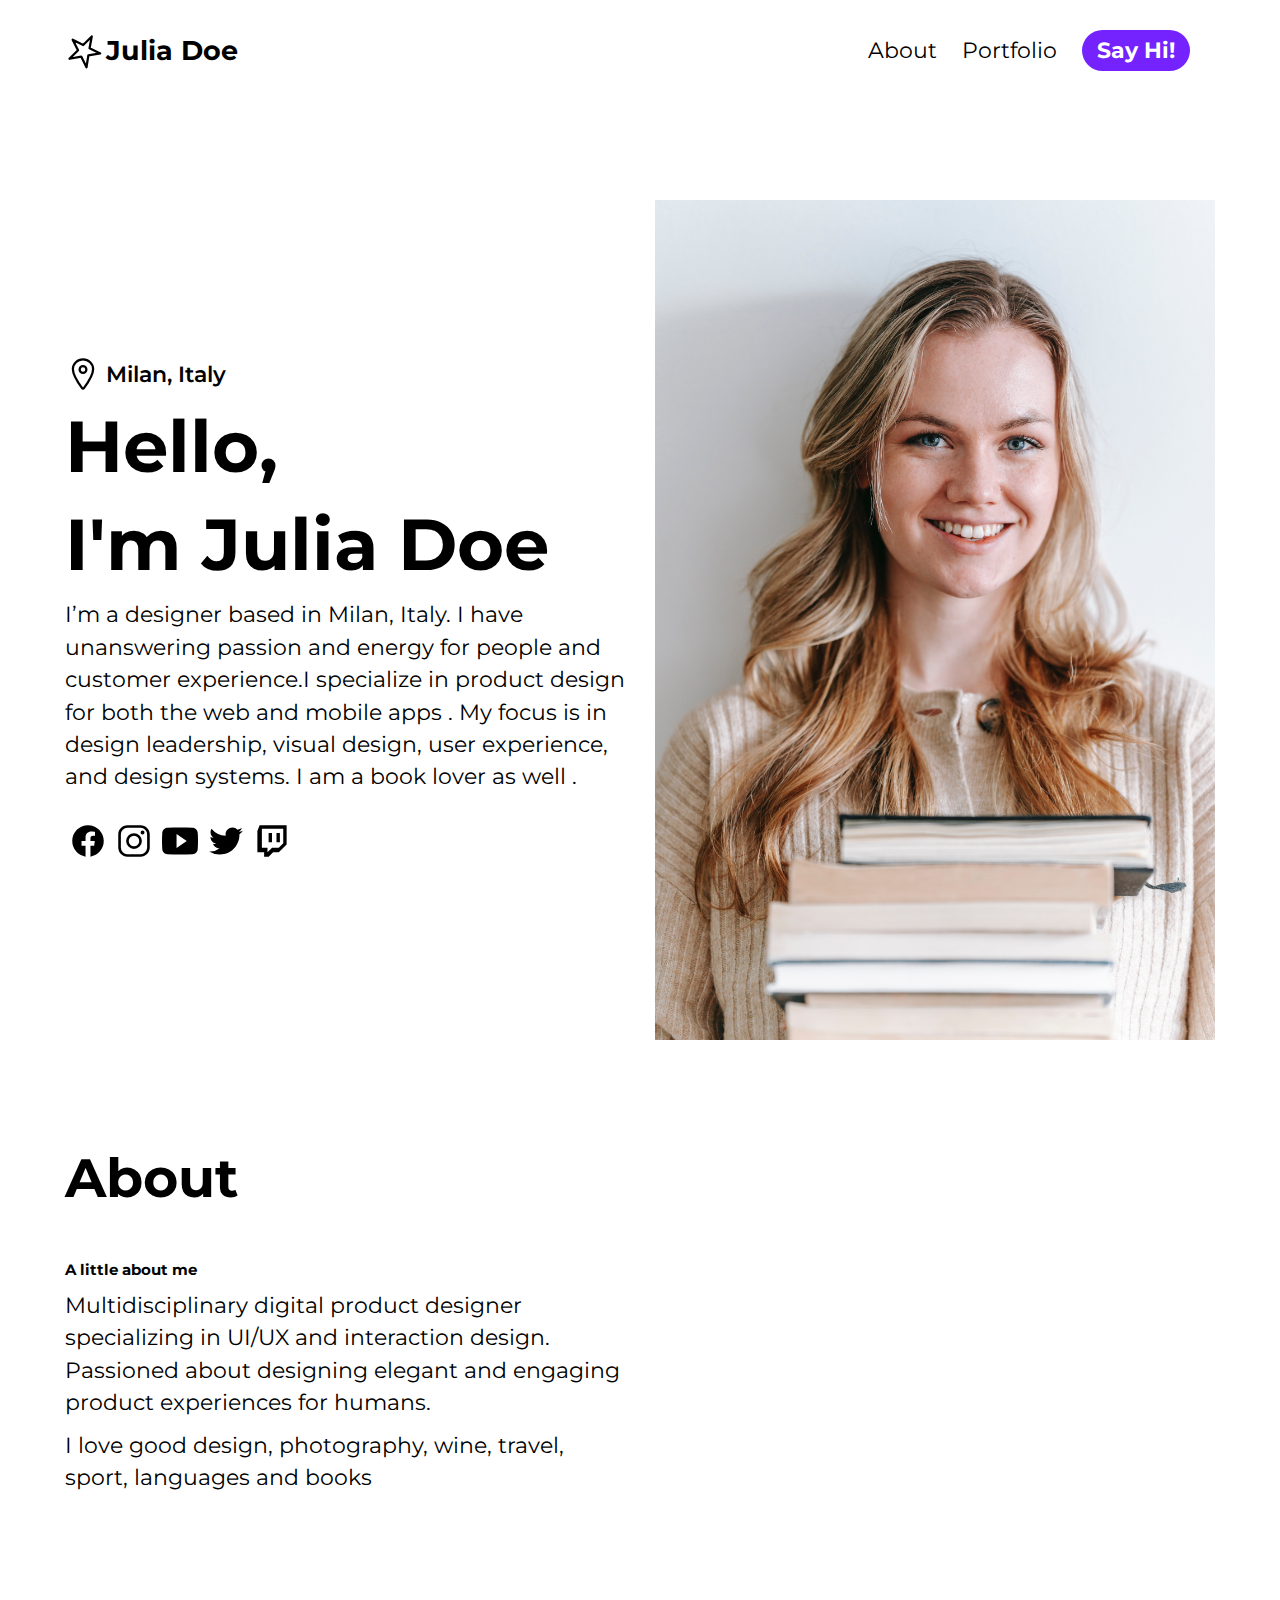
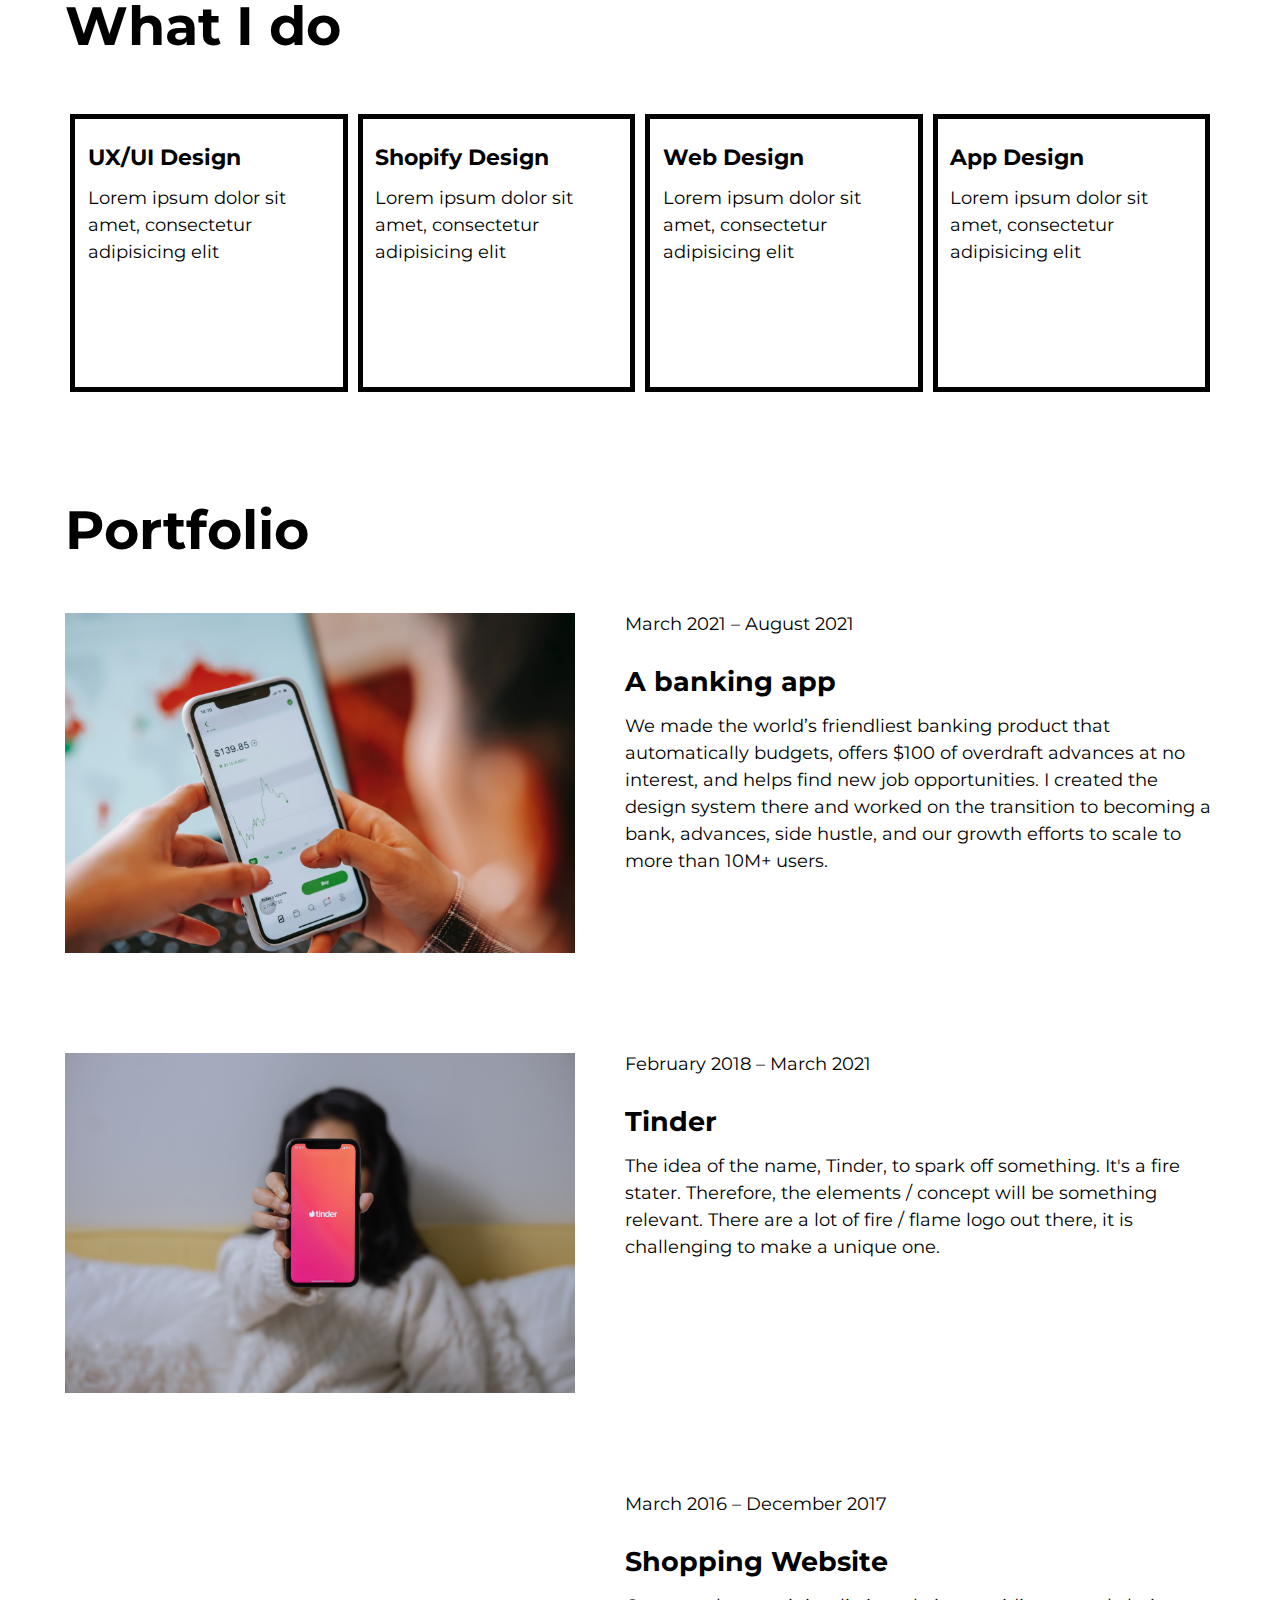
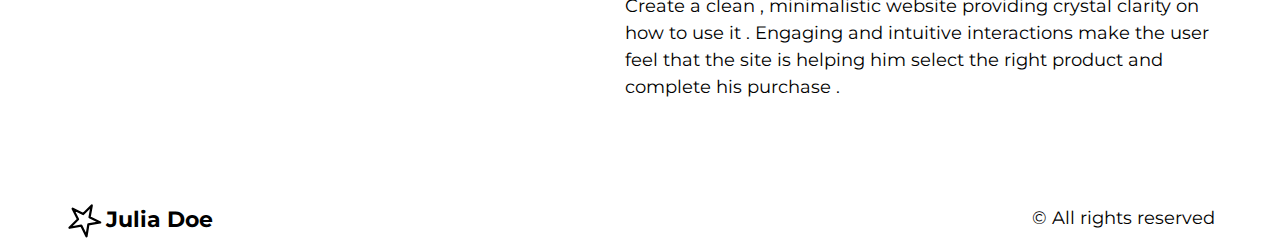
==== index.html @ 53a48dd9 "initial commit" ====
<!DOCTYPE html>
<html lang="en">

<head>
  <meta charset="UTF-8" />
  <meta name="viewport" content="width=device-width, initial-scale=1.0" />
  <meta http-equiv="X-UA-Compatible" content="IE=edge" />
  <meta name="keywords" content="Your page keywords. Use comma to seperate your keywords">
  <meta name="description" content="Your page description">

  <title>Bosluk - ThemeForest Html Template</title>

  <!-- Normalize Css -->
  <link rel="stylesheet" href="https://cdnjs.cloudflare.com/ajax/libs/normalize/8.0.1/normalize.min.css"
    integrity="sha512-NhSC1YmyruXifcj/KFRWoC561YpHpc5Jtzgvbuzx5VozKpWvQ+4nXhPdFgmx8xqexRcpAglTj9sIBWINXa8x5w=="
    crossorigin="anonymous" referrerpolicy="no-referrer" />

  <!-- Css -->
  <link rel="stylesheet" href="css/style.css" />

  <!-- Animate Css -->
  <link rel="stylesheet" href="https://cdnjs.cloudflare.com/ajax/libs/animate.css/4.1.1/animate.min.css" />

  <!-- Font -->
  <link rel="preconnect" href="https://fonts.googleapis.com">
  <link rel="preconnect" href="https://fonts.gstatic.com" crossorigin>
  <link href="https://fonts.googleapis.com/css2?family=Montserrat:wght@100;400;600;900&display=swap" rel="stylesheet">

</head>

<body>
  <div class="header">
    <div class="logo-wrapper">
      <svg xmlns="http://www.w3.org/2000/svg" class="ionicon" viewBox="0 0 512 512">
        <title>Star</title>
        <path d="M480 208H308L256 48l-52 160H32l140 96-54 160 138-100 138 100-54-160z" fill="none" stroke="currentColor"
          stroke-linejoin="round" stroke-width="32" />
      </svg>
      <div class="name">Julia Doe</div>
    </div>

    <div class="nav-menu">
      <a href="#about">About</a>
      <a href="#portfolio">Portfolio</a>
      <a href="mailto:someone@example.com" id="contact">Say Hi!</a>
    </div>
    <div class="menu-icon">
      <svg xmlns="http://www.w3.org/2000/svg" class="ionicon" viewBox="0 0 512 512">
        <title>Menu</title>
        <path fill="none" stroke="currentColor" stroke-linecap="round" stroke-miterlimit="10" stroke-width="48"
          d="M88 152h336M88 256h336M88 360h336" />
      </svg>
    </div>
  </div>

  <div class="section">
    <div class="section-text-wrapper animate__animated  animate__fadeIn">
      <div class="place-wrapper">
        <svg xmlns="http://www.w3.org/2000/svg" class="ionicon" viewBox="0 0 512 512">
          <title>Location</title>
          <path
            d="M256 48c-79.5 0-144 61.39-144 137 0 87 96 224.87 131.25 272.49a15.77 15.77 0 0025.5 0C304 409.89 400 272.07 400 185c0-75.61-64.5-137-144-137z"
            fill="none" stroke="currentColor" stroke-linecap="round" stroke-linejoin="round" stroke-width="32" />
          <circle cx="256" cy="192" r="48" fill="none" stroke="currentColor" stroke-linecap="round"
            stroke-linejoin="round" stroke-width="32" />
        </svg>
        <div class="place">Milan, Italy</div>
      </div>

      <h1 class="section-text-header">Hello,</h1>
      <h1 class="section-text-header">I'm Julia Doe</h1>
      <p class="section-content">
        I’m a designer based in Milan, Italy. I have unanswering passion and energy for people and customer
        experience.I specialize in product design for both the web and mobile apps . My focus is in design leadership,
        visual design, user experience, and design systems. I am a book lover as well .
      </p>
      <div class="social-links">
        <a href="https://facebook.com">
          <svg xmlns="http://www.w3.org/2000/svg" class="ionicon" viewBox="0 0 512 512">
            <title>Facebook</title>
            <path
              d="M480 257.35c0-123.7-100.3-224-224-224s-224 100.3-224 224c0 111.8 81.9 204.47 189 221.29V322.12h-56.89v-64.77H221V208c0-56.13 33.45-87.16 84.61-87.16 24.51 0 50.15 4.38 50.15 4.38v55.13H327.5c-27.81 0-36.51 17.26-36.51 35v42h62.12l-9.92 64.77H291v156.54c107.1-16.81 189-109.48 189-221.31z"
              fill-rule="evenodd" />
          </svg>
        </a>
        <a href="https://instagram.com">
          <svg xmlns="http://www.w3.org/2000/svg" class="ionicon" viewBox="0 0 512 512">
            <title>Instagram</title>
            <path
              d="M349.33 69.33a93.62 93.62 0 0193.34 93.34v186.66a93.62 93.62 0 01-93.34 93.34H162.67a93.62 93.62 0 01-93.34-93.34V162.67a93.62 93.62 0 0193.34-93.34h186.66m0-37.33H162.67C90.8 32 32 90.8 32 162.67v186.66C32 421.2 90.8 480 162.67 480h186.66C421.2 480 480 421.2 480 349.33V162.67C480 90.8 421.2 32 349.33 32z" />
            <path
              d="M377.33 162.67a28 28 0 1128-28 27.94 27.94 0 01-28 28zM256 181.33A74.67 74.67 0 11181.33 256 74.75 74.75 0 01256 181.33m0-37.33a112 112 0 10112 112 112 112 0 00-112-112z" />
          </svg>
        </a>
        <a href="https://youtube.com">
          <svg xmlns="http://www.w3.org/2000/svg" class="ionicon" viewBox="0 0 512 512">
            <title>Youtube</title>
            <path
              d="M508.64 148.79c0-45-33.1-81.2-74-81.2C379.24 65 322.74 64 265 64h-18c-57.6 0-114.2 1-169.6 3.6C36.6 67.6 3.5 104 3.5 149 1 184.59-.06 220.19 0 255.79q-.15 53.4 3.4 106.9c0 45 33.1 81.5 73.9 81.5 58.2 2.7 117.9 3.9 178.6 3.8q91.2.3 178.6-3.8c40.9 0 74-36.5 74-81.5 2.4-35.7 3.5-71.3 3.4-107q.34-53.4-3.26-106.9zM207 353.89v-196.5l145 98.2z" />
          </svg>
        </a>

        <a href="https://twitter.com">
          <svg xmlns="http://www.w3.org/2000/svg" class="ionicon" viewBox="0 0 512 512">
            <title>Twitter</title>
            <path
              d="M496 109.5a201.8 201.8 0 01-56.55 15.3 97.51 97.51 0 0043.33-53.6 197.74 197.74 0 01-62.56 23.5A99.14 99.14 0 00348.31 64c-54.42 0-98.46 43.4-98.46 96.9a93.21 93.21 0 002.54 22.1 280.7 280.7 0 01-203-101.3A95.69 95.69 0 0036 130.4c0 33.6 17.53 63.3 44 80.7A97.5 97.5 0 0135.22 199v1.2c0 47 34 86.1 79 95a100.76 100.76 0 01-25.94 3.4 94.38 94.38 0 01-18.51-1.8c12.51 38.5 48.92 66.5 92.05 67.3A199.59 199.59 0 0139.5 405.6a203 203 0 01-23.5-1.4A278.68 278.68 0 00166.74 448c181.36 0 280.44-147.7 280.44-275.8 0-4.2-.11-8.4-.31-12.5A198.48 198.48 0 00496 109.5z" />
          </svg>
        </a>
        <a href="https://twitch.com">
          <svg xmlns="http://www.w3.org/2000/svg" class="ionicon" viewBox="0 0 512 512">
            <title>Twitch</title>
            <path d="M80 32l-32 80v304h96v64h64l64-64h80l112-112V32zm336 256l-64 64h-96l-64 64v-64h-80V80h304z" />
            <path d="M320 143h48v129h-48zM208 143h48v129h-48z" />
          </svg>
        </a>

      </div>
    </div>

    <div class="img-wrapper animate__animated animate__fadeIn">
      <img src="assets/woman.jpg" alt="avatar" />
    </div>
  </div>

  <h2 class="title" id="about">About</h2>
  <div class="about">
    <h5>A little about me</h5>
    <p>
      Multidisciplinary digital product designer specializing in UI/UX and interaction design. Passioned about designing
      elegant and engaging product experiences for humans.
    </p>
    <p>
      I love good design, photography, wine, travel, sport, languages and books


    </p>
  </div>

  <h2 class="title">What I do</h2>
  <div class="services">
    <div class="service-item">
      <h5>UX/UI Design</h5>
      <p>Lorem ipsum dolor sit amet, consectetur adipisicing elit</p>
    </div>
    <div class="service-item">
      <h5>Shopify Design</h5>
      <p>Lorem ipsum dolor sit amet, consectetur adipisicing elit</p>
    </div>
    <div class="service-item">
      <h5>Web Design</h5>
      <p>Lorem ipsum dolor sit amet, consectetur adipisicing elit</p>
    </div>
    <div class="service-item">
      <h5>App Design</h5>
      <p>Lorem ipsum dolor sit amet, consectetur adipisicing elit</p>
    </div>
  </div>

  <h2 class="title" id="portfolio">Portfolio</h2>
  <div class="blogs">
    <div class="blog">
      <img src="assets/1.jpg" alt="" />
      <div class="content">
        <div class="blog-date">March 2021 – August 2021</div>
        <h2 class="blog-title">A banking app</h2>
        <p class="blog-content">
          We made the world’s friendliest banking product that automatically budgets, offers $100 of overdraft advances
          at no interest, and helps find new job opportunities. I created the design system there and worked on the
          transition to becoming a bank, advances, side hustle, and our growth efforts to scale to more than 10M+ users.
        </p>

      </div>
    </div>
    <div class="blog">
      <img src="assets/2.jpg" alt="" />
      <div class="content">
        <div class="blog-date">February 2018 – March 2021</div>
        <h2 class="blog-title">Tinder</h2>
        <p class="blog-content">
          The idea of the name, Tinder, to spark off something. It's a fire stater. Therefore, the elements / concept
          will be something relevant. There are a lot of fire / flame logo out there, it is challenging to make a unique
          one.
        </p>

      </div>
    </div>
    <div class="blog">
      <img src="assets/3.jpg" alt="" />
      <div class="content">
        <div class="blog-date">March 2016 – December 2017</div>
        <h2 class="blog-title">Shopping Website</h2>
        <p class="blog-content">
          Create a clean , minimalistic website providing crystal clarity on how to use it . Engaging and intuitive
          interactions make the user feel that the site is helping him select the right product and complete his
          purchase .

        </p>
      </div>
    </div>
  </div>


  <div class="footer">
    <div class="logo-wrapper">
      <svg xmlns="http://www.w3.org/2000/svg" class="ionicon" viewBox="0 0 512 512">
        <title>Star</title>
        <path d="M480 208H308L256 48l-52 160H32l140 96-54 160 138-100 138 100-54-160z" fill="none" stroke="currentColor"
          stroke-linejoin="round" stroke-width="32" />
      </svg>
      <div class="name">Julia Doe</div>
    </div>
    <p>© All rights reserved</p>
  </div>

  <!-- JavaScript -->
  <script src="js/app.js"></script>
</body>

</html>
---- css/style.css ----
:root {
  --animate-duration: 1.5s;
}
* {
  margin: 0;
  padding: 0;
  box-sizing: border-box;
}

body {
  font-family: 'Montserrat', sans-serif;
  max-width: 1200px;
  margin: 0 auto;
  padding: 0 25px;
  font-size: 18px;
  background-color: white;
}
p {
  line-height: 1.5;
}
.title {
  font-size: 3em;
  font-weight: bold;
  margin-bottom: 50px;
}
#contact {
  color: white;
  font-weight: bold;
  border-radius: 25px;
  padding: 7.5px 15px;
  /* background-color: #9f82ff; */
  background-color: #7423ff;
}

/* Header */
.header {
  width: 100%;
  height: 100px;
  display: flex;
  justify-content: space-between;
  align-items: center;
}
.logo-wrapper {
  display: flex;
  align-items: center;
}
.logo-wrapper svg {
  transform: rotate(-45deg);
  transition: 0.3s ease-out;
  width: 2em;
}
.logo-wrapper svg:hover {
  transform: rotate(0deg);
}
.logo-wrapper .name {
  font-size: 1.5em;
  margin-left: 5px;
  font-weight: bold;
}

/* Navigation Menu */
.nav-menu {
  display: flex;
  align-items: center;
}
.nav-menu a {
  font-size: 1.2em;
  text-decoration: none;
  color: black;
  margin-right: 25px;
  transition: 0.3s;
}

/* Menu Icon  */
.menu-icon {
  display: none;
}
.menu-icon svg {
  width: 2em;
}

/* Section */

.section {
  display: flex;
  flex-wrap: wrap;
  align-items: center;
  justify-content: space-between;
  margin: 100px 0;
}
.section-text-header {
  font-size: 4em;
  margin: 10px 0;
}
.section-content {
  font-size: 1.2em;
  font-family: 400;
  line-height: 1.5;
}

.place-wrapper {
  display: flex;
  align-items: center;
}
.place-wrapper svg {
  width: 2em;
}

.place-wrapper .place {
  font-size: 1.2em;
  font-weight: 600;
  margin-left: 5px;
}
.img-wrapper img {
  max-width: 100%;
  width: 560px;
}

.section-text-wrapper,
.img-wrapper {
  width: 560px;
}


/* social links */
.social-links {
  margin: 25px 0;
  display: flex;
}
.social-links a {
  display: flex;
  align-items: center;
  justify-content: center;
  text-decoration: none;
  padding: 5px;
}
.social-links svg {
  width: 2em;
}

/* About */
.about {
  width: 560px;
  margin-bottom: 100px;
  max-width: 100%;
}

.about p {
  font-size: 1.2em;
  margin: 10px 0;
}


/* Services */ 
.services{
  display: flex;
  margin-bottom: 100px;
  flex-wrap: wrap;
}
.service-item{
  padding: 25px 12.5px;
  margin: 5px;
  width:277.5px;
  height:277.5px;
  background-color: rgb(255, 255, 255);
  border: 5px solid;
  transition: 1s;
}
.service-item:hover{
  background-color: #ddd;
  transition: 1s;
}
.service-item h5{
  margin-bottom: 15px;
  font-size: 1.2em;
}


/* Blog */
.blog {
  display: flex;
  justify-content: space-between;
  margin-bottom: 100px;
  flex-flow: row wrap;
}
.blog img {
  max-width: 560px;
  width: 100%;
  padding-right: 50px;
}
.blog img,
.content {
  flex: 1 1 50%;
}
.blog-date {
  margin-bottom: 30px;
}
.blog-title {
  cursor: pointer;
  margin-bottom: 15px;
}



/* Footer */
.footer {
  display: flex;
  align-items: center;
  justify-content: space-between;
}
.footer .logo-wrapper .name {
  font-size: 1.2em;
}


/* Responsive */
@media only screen and (max-width: 800px) {
  .nav-menu {
    position: absolute;
    top: 100px;
    left: 0;
    width: 100%;
    flex-direction: column;
    align-items: center;
    justify-content: center;
    font-size: 1.5em;
    background-color: white;
    transition: 0.3s;
    z-index: 2;
    height: 0;
  }
  .nav-menu.active {
    display: flex;
    transition: 0.3s;
    height: calc(100vh - 100px);
  }
  .nav-menu a {
    padding: 10px 20px;
    margin: 0;
    display: none;
  }
  .nav-menu.active a {
    padding: 10px 20px;
    margin: 0;
    display: block;
  }

  .menu-icon {
    display: block;
  }
  .blog img {
    padding-right: 0;
    max-width: 100%;
  }
  .blog-date{
    margin-top: 30px;
  }
  .footer .logo-wrapper .name {
    font-size: 1em;
  }
}
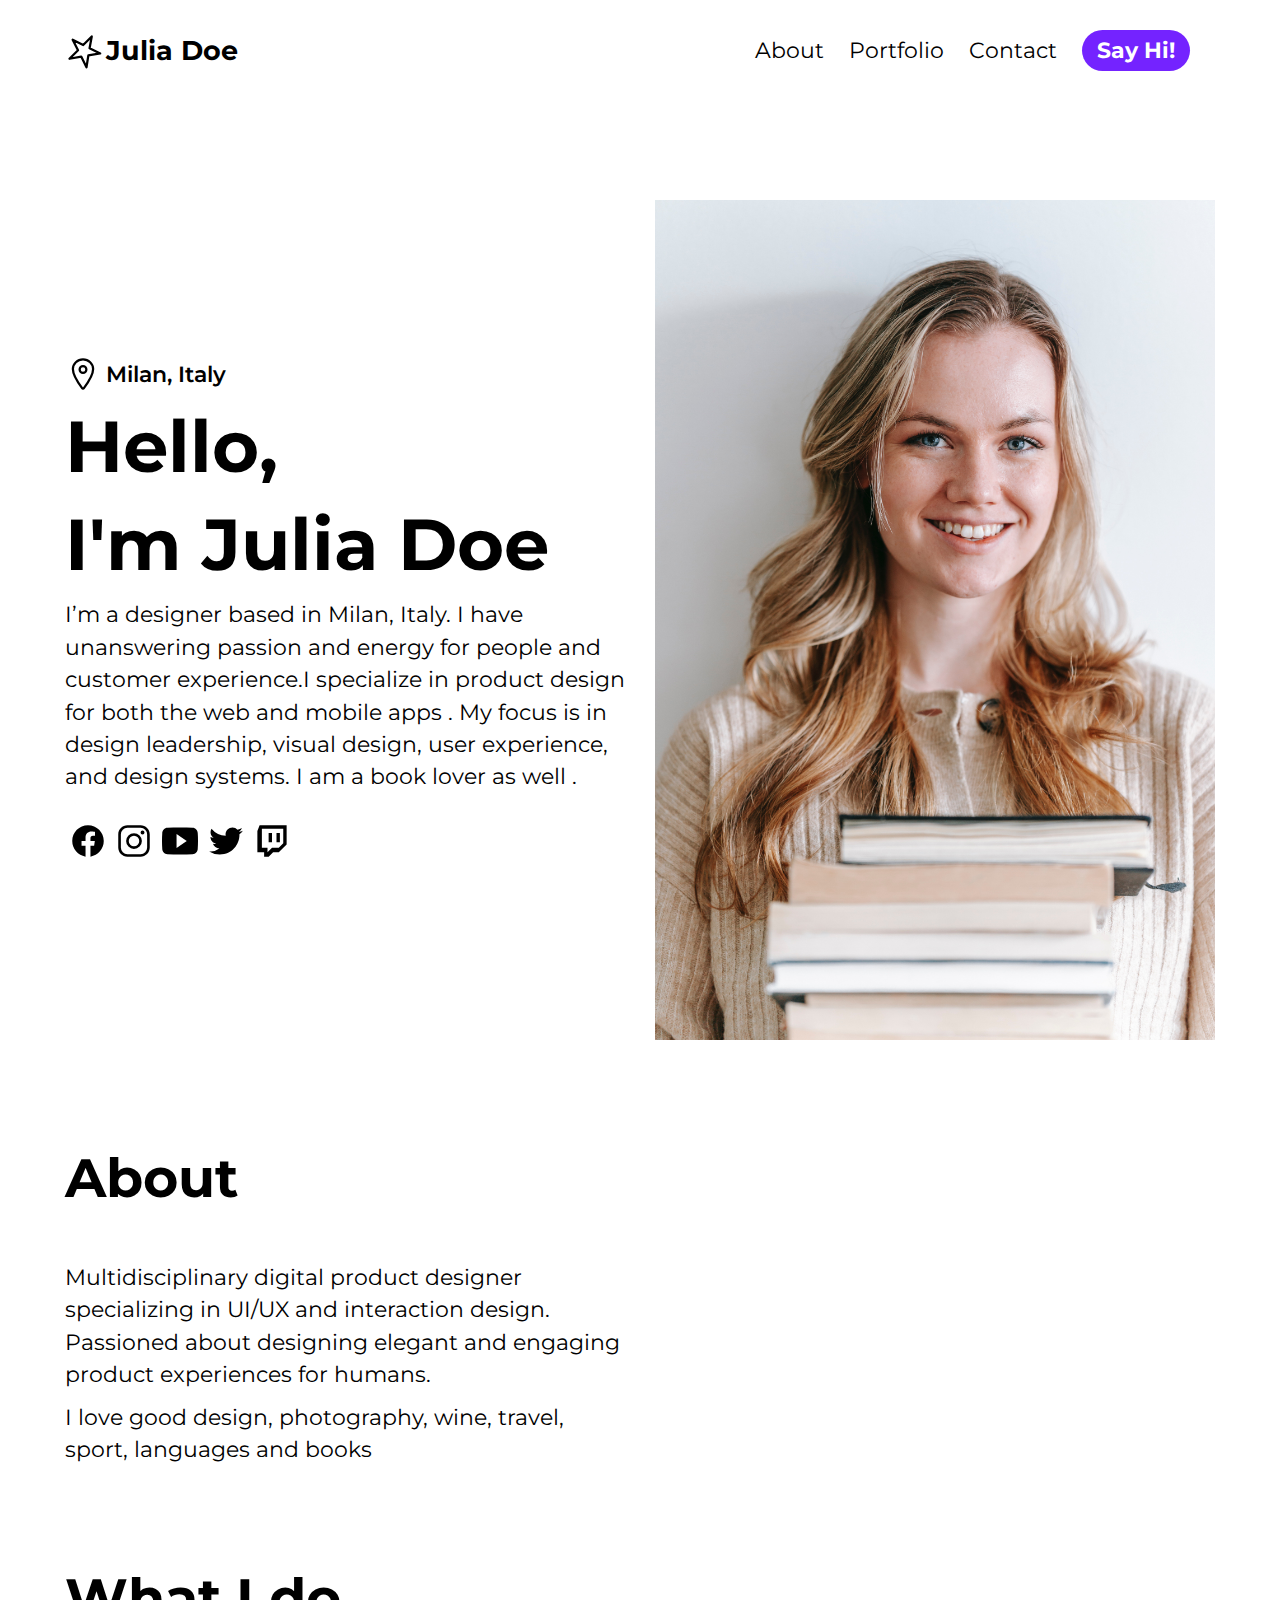
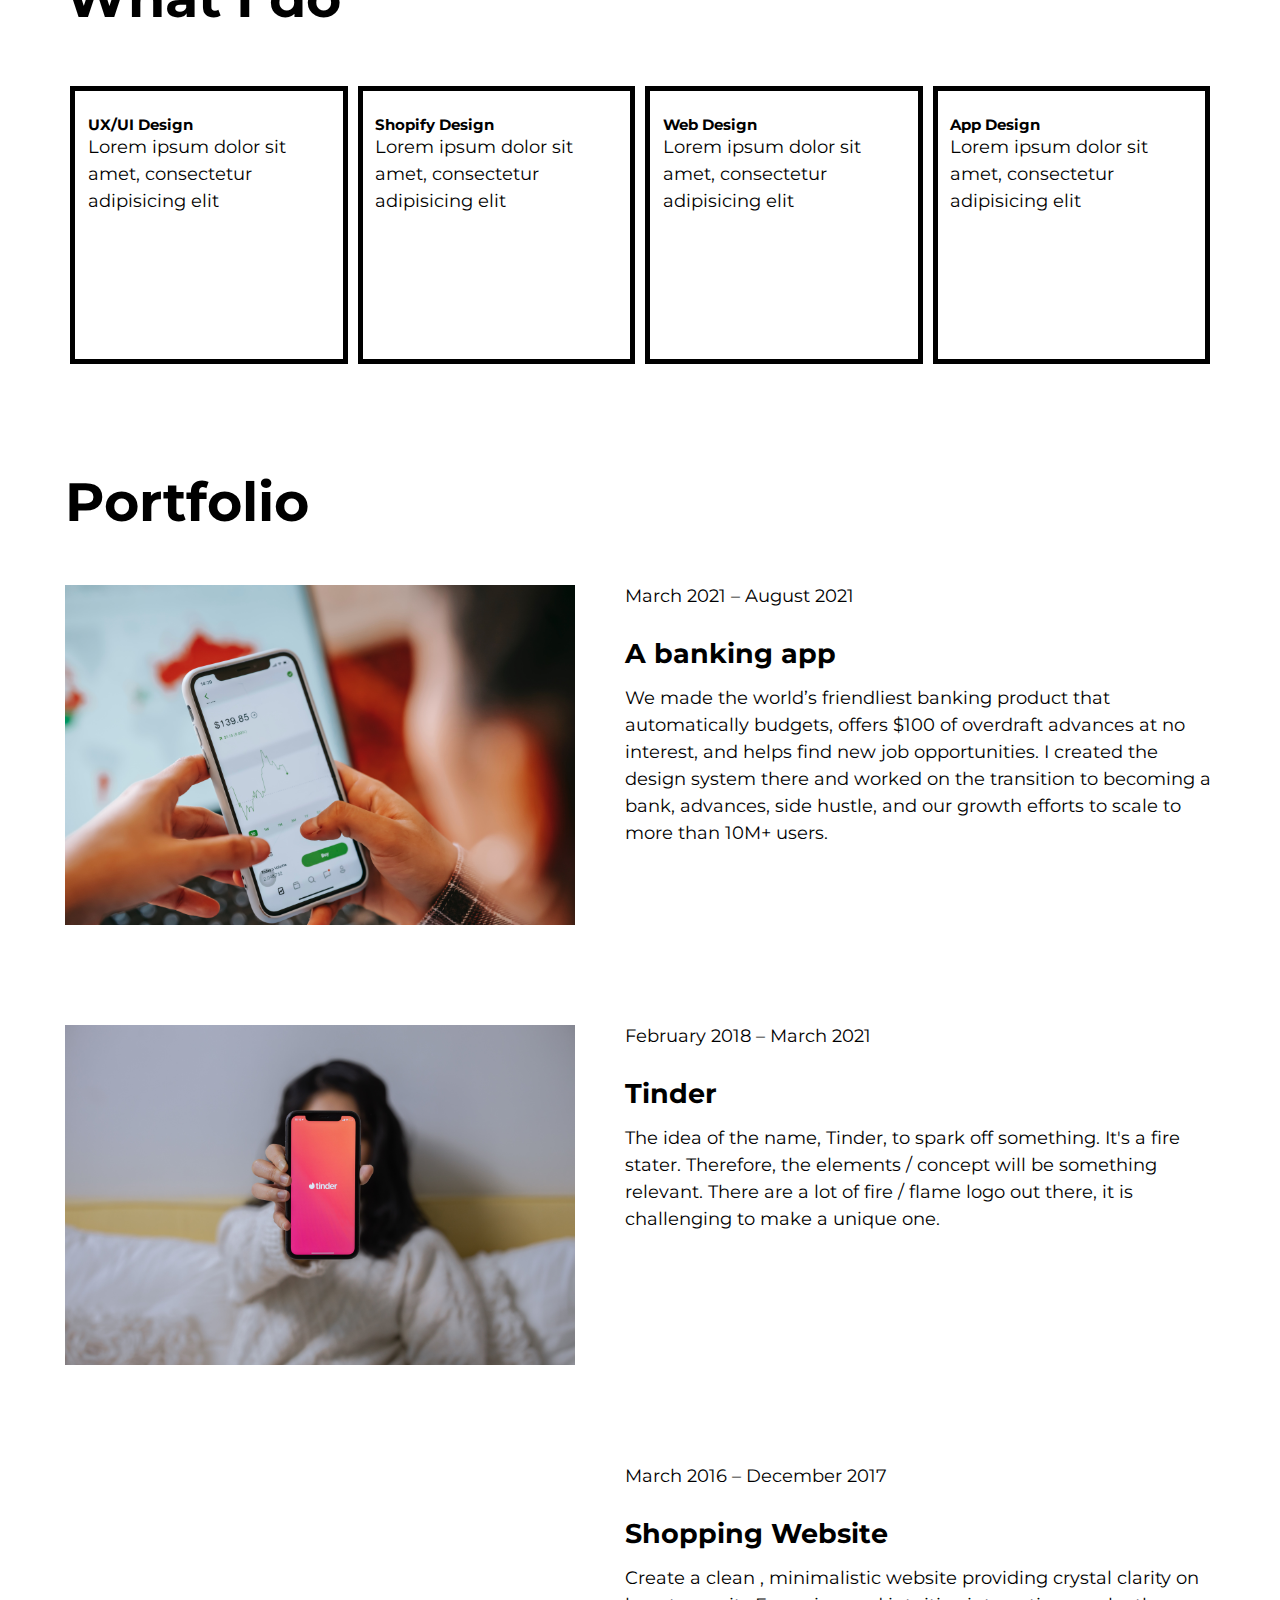
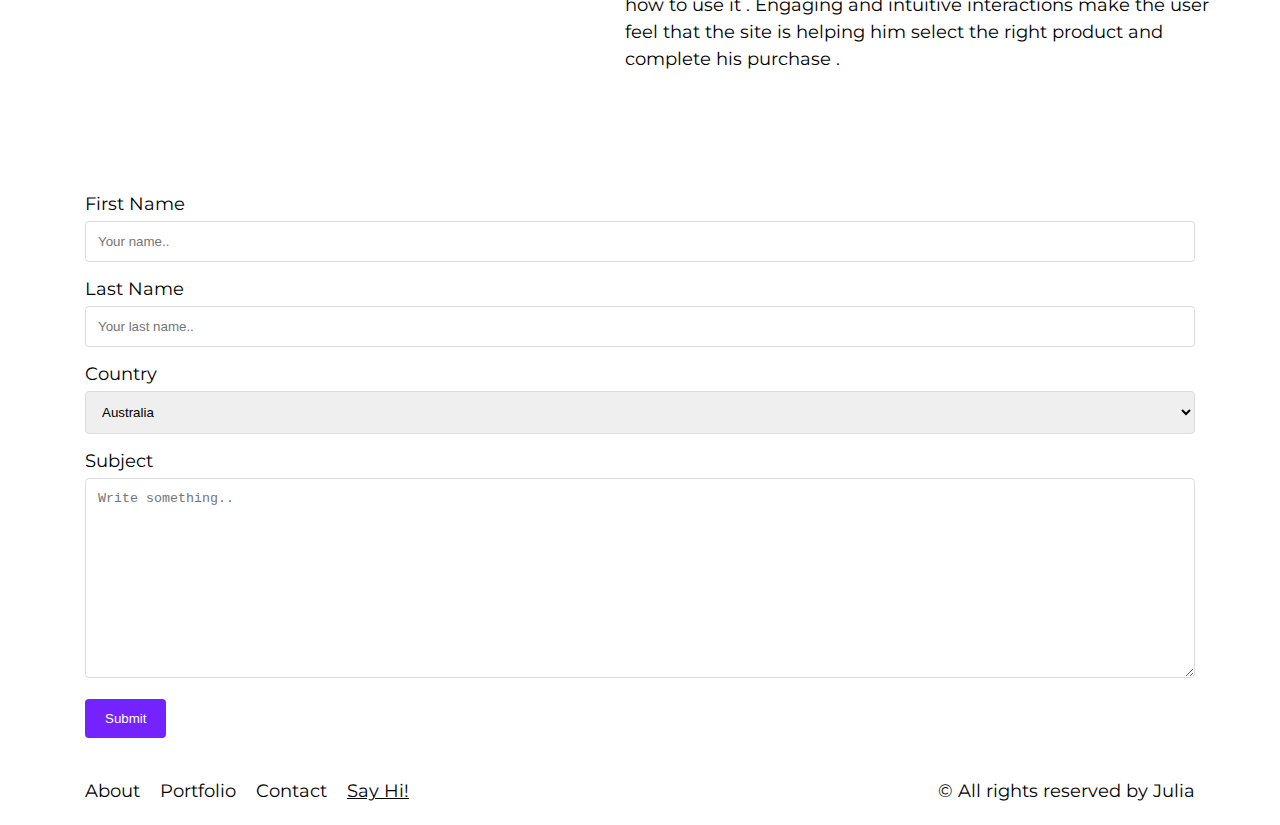
==== commit 284a3fcc: "fix some problems" ====
--- a/index.html
+++ b/index.html
@@ -42,7 +42,8 @@
     <div class="nav-menu">
       <a href="#about">About</a>
       <a href="#portfolio">Portfolio</a>
-      <a href="mailto:someone@example.com" id="contact">Say Hi!</a>
+      <a href="#contact">Contact</a>
+      <a href="mailto:someone@example.com" id="contact-btn">Say Hi!</a>
     </div>
     <div class="menu-icon">
       <svg xmlns="http://www.w3.org/2000/svg" class="ionicon" viewBox="0 0 512 512">
@@ -75,7 +76,7 @@
         visual design, user experience, and design systems. I am a book lover as well .
       </p>
       <div class="social-links">
-        <a href="https://facebook.com">
+        <a href="#">
           <svg xmlns="http://www.w3.org/2000/svg" class="ionicon" viewBox="0 0 512 512">
             <title>Facebook</title>
             <path
@@ -83,7 +84,7 @@
               fill-rule="evenodd" />
           </svg>
         </a>
-        <a href="https://instagram.com">
+        <a href="#">
           <svg xmlns="http://www.w3.org/2000/svg" class="ionicon" viewBox="0 0 512 512">
             <title>Instagram</title>
             <path
@@ -92,7 +93,7 @@
               d="M377.33 162.67a28 28 0 1128-28 27.94 27.94 0 01-28 28zM256 181.33A74.67 74.67 0 11181.33 256 74.75 74.75 0 01256 181.33m0-37.33a112 112 0 10112 112 112 112 0 00-112-112z" />
           </svg>
         </a>
-        <a href="https://youtube.com">
+        <a href="#">
           <svg xmlns="http://www.w3.org/2000/svg" class="ionicon" viewBox="0 0 512 512">
             <title>Youtube</title>
             <path
@@ -100,14 +101,14 @@
           </svg>
         </a>
 
-        <a href="https://twitter.com">
+        <a href="#">
           <svg xmlns="http://www.w3.org/2000/svg" class="ionicon" viewBox="0 0 512 512">
             <title>Twitter</title>
             <path
               d="M496 109.5a201.8 201.8 0 01-56.55 15.3 97.51 97.51 0 0043.33-53.6 197.74 197.74 0 01-62.56 23.5A99.14 99.14 0 00348.31 64c-54.42 0-98.46 43.4-98.46 96.9a93.21 93.21 0 002.54 22.1 280.7 280.7 0 01-203-101.3A95.69 95.69 0 0036 130.4c0 33.6 17.53 63.3 44 80.7A97.5 97.5 0 0135.22 199v1.2c0 47 34 86.1 79 95a100.76 100.76 0 01-25.94 3.4 94.38 94.38 0 01-18.51-1.8c12.51 38.5 48.92 66.5 92.05 67.3A199.59 199.59 0 0139.5 405.6a203 203 0 01-23.5-1.4A278.68 278.68 0 00166.74 448c181.36 0 280.44-147.7 280.44-275.8 0-4.2-.11-8.4-.31-12.5A198.48 198.48 0 00496 109.5z" />
           </svg>
         </a>
-        <a href="https://twitch.com">
+        <a href="#">
           <svg xmlns="http://www.w3.org/2000/svg" class="ionicon" viewBox="0 0 512 512">
             <title>Twitch</title>
             <path d="M80 32l-32 80v304h96v64h64l64-64h80l112-112V32zm336 256l-64 64h-96l-64 64v-64h-80V80h304z" />
@@ -123,9 +124,8 @@
     </div>
   </div>
 
-  <h2 class="title" id="about">About</h2>
-  <div class="about">
-    <h5>A little about me</h5>
+  <h2 id="about" class="title animate__animated animate__fadeIn">About</h2>
+  <div class="about animate__animated animate__fadeIn">
     <p>
       Multidisciplinary digital product designer specializing in UI/UX and interaction design. Passioned about designing
       elegant and engaging product experiences for humans.
@@ -138,7 +138,7 @@
   </div>
 
   <h2 class="title">What I do</h2>
-  <div class="services">
+  <div class="services animate__animated animate__fadeIn">
     <div class="service-item">
       <h5>UX/UI Design</h5>
       <p>Lorem ipsum dolor sit amet, consectetur adipisicing elit</p>
@@ -157,8 +157,8 @@
     </div>
   </div>
 
-  <h2 class="title" id="portfolio">Portfolio</h2>
-  <div class="blogs">
+  <h2 class="title animate__animated animate__fadeIn" id="portfolio">Portfolio</h2>
+  <div class="blogs animate__animated animate__fadeIn">
     <div class="blog">
       <img src="assets/1.jpg" alt="" />
       <div class="content">
@@ -200,17 +200,36 @@
     </div>
   </div>
 
-
+    <div class="contact animate__animated animate__fadeIn" id="contact">
+      <form action="/action_page.php">
+        <label for="fname">First Name</label>
+        <input type="text" id="fname" name="firstname" placeholder="Your name..">
+    
+        <label for="lname">Last Name</label>
+        <input type="text" id="lname" name="lastname" placeholder="Your last name..">
+    
+        <label for="country">Country</label>
+        <select id="country" name="country">
+          <option value="australia">Australia</option>
+          <option value="canada">Canada</option>
+          <option value="usa">USA</option>
+        </select>
+    
+        <label for="subject">Subject</label>
+        <textarea id="subject" name="subject" placeholder="Write something.." style="height:200px"></textarea>
+    
+        <input type="submit" value="Submit">
+      </form>
+    </div>
+    
   <div class="footer">
-    <div class="logo-wrapper">
-      <svg xmlns="http://www.w3.org/2000/svg" class="ionicon" viewBox="0 0 512 512">
-        <title>Star</title>
-        <path d="M480 208H308L256 48l-52 160H32l140 96-54 160 138-100 138 100-54-160z" fill="none" stroke="currentColor"
-          stroke-linejoin="round" stroke-width="32" />
-      </svg>
-      <div class="name">Julia Doe</div>
-    </div>
-    <p>© All rights reserved</p>
+    <div class="footer-menu">
+        <a href="#about">About</a>
+        <a href="#portfolio">Portfolio</a>
+        <a href="#contact">Contact</a>
+        <a href="mailto:someone@example.com" id="contact-footer">Say Hi!</a>
+    </div>
+    <p>© All rights reserved by Julia</p>
   </div>
 
   <!-- JavaScript -->
--- a/css/style.css
+++ b/css/style.css
@@ -15,6 +15,9 @@
   font-size: 18px;
   background-color: white;
 }
+html{
+  scroll-behavior: smooth;
+}
 p {
   line-height: 1.5;
 }
@@ -23,7 +26,7 @@
   font-weight: bold;
   margin-bottom: 50px;
 }
-#contact {
+#contact-btn {
   color: white;
   font-weight: bold;
   border-radius: 25px;
@@ -68,7 +71,10 @@
   text-decoration: none;
   color: black;
   margin-right: 25px;
-  transition: 0.3s;
+  /* transition: 0.3s; */
+}
+.nav-menu a:hover {
+  border-bottom: 2px solid ;
 }
 
 /* Menu Icon  */
@@ -170,10 +176,7 @@
   background-color: #ddd;
   transition: 1s;
 }
-.service-item h5{
-  margin-bottom: 15px;
-  font-size: 1.2em;
-}
+
 
 
 /* Blog */
@@ -204,12 +207,52 @@
 
 /* Footer */
 .footer {
+  padding: 20px;
   display: flex;
   align-items: center;
   justify-content: space-between;
 }
 .footer .logo-wrapper .name {
   font-size: 1.2em;
+}
+.footer-menu a{
+  font-size: 1em;
+  text-decoration: none;
+  color: black;
+  margin-right: 15px;
+}
+.footer #contact-footer{
+  text-decoration: underline;
+}
+/* Contact */
+
+form input[type=text], select, textarea {
+  width: 100%;
+  padding: 12px;
+  border: 1px solid #ddd;
+  border-radius: 4px;
+  box-sizing: border-box;
+  margin-top: 6px;
+  margin-bottom: 16px;
+  resize: vertical;
+}
+
+form input[type=submit] {
+  background-color: #7423ff;;
+  color: white;
+  padding: 12px 20px;
+  border: none;
+  border-radius: 4px;
+  cursor: pointer;
+}
+
+form input[type=submit]:hover {
+  background-color: #7423ff;;
+}
+
+.contact {
+  border-radius: 5px;
+  padding: 20px;
 }
 
 
@@ -255,8 +298,15 @@
   .blog-date{
     margin-top: 30px;
   }
-  .footer .logo-wrapper .name {
-    font-size: 1em;
-  }
-}
-
+  .footer  {
+    padding: 20px;
+    display: flex;
+    flex-direction: column;
+    align-items: flex-start;
+    font-size: 0.9em;
+  }
+  .footer .footer-menu{
+    margin-bottom:10px;
+  }
+}
+
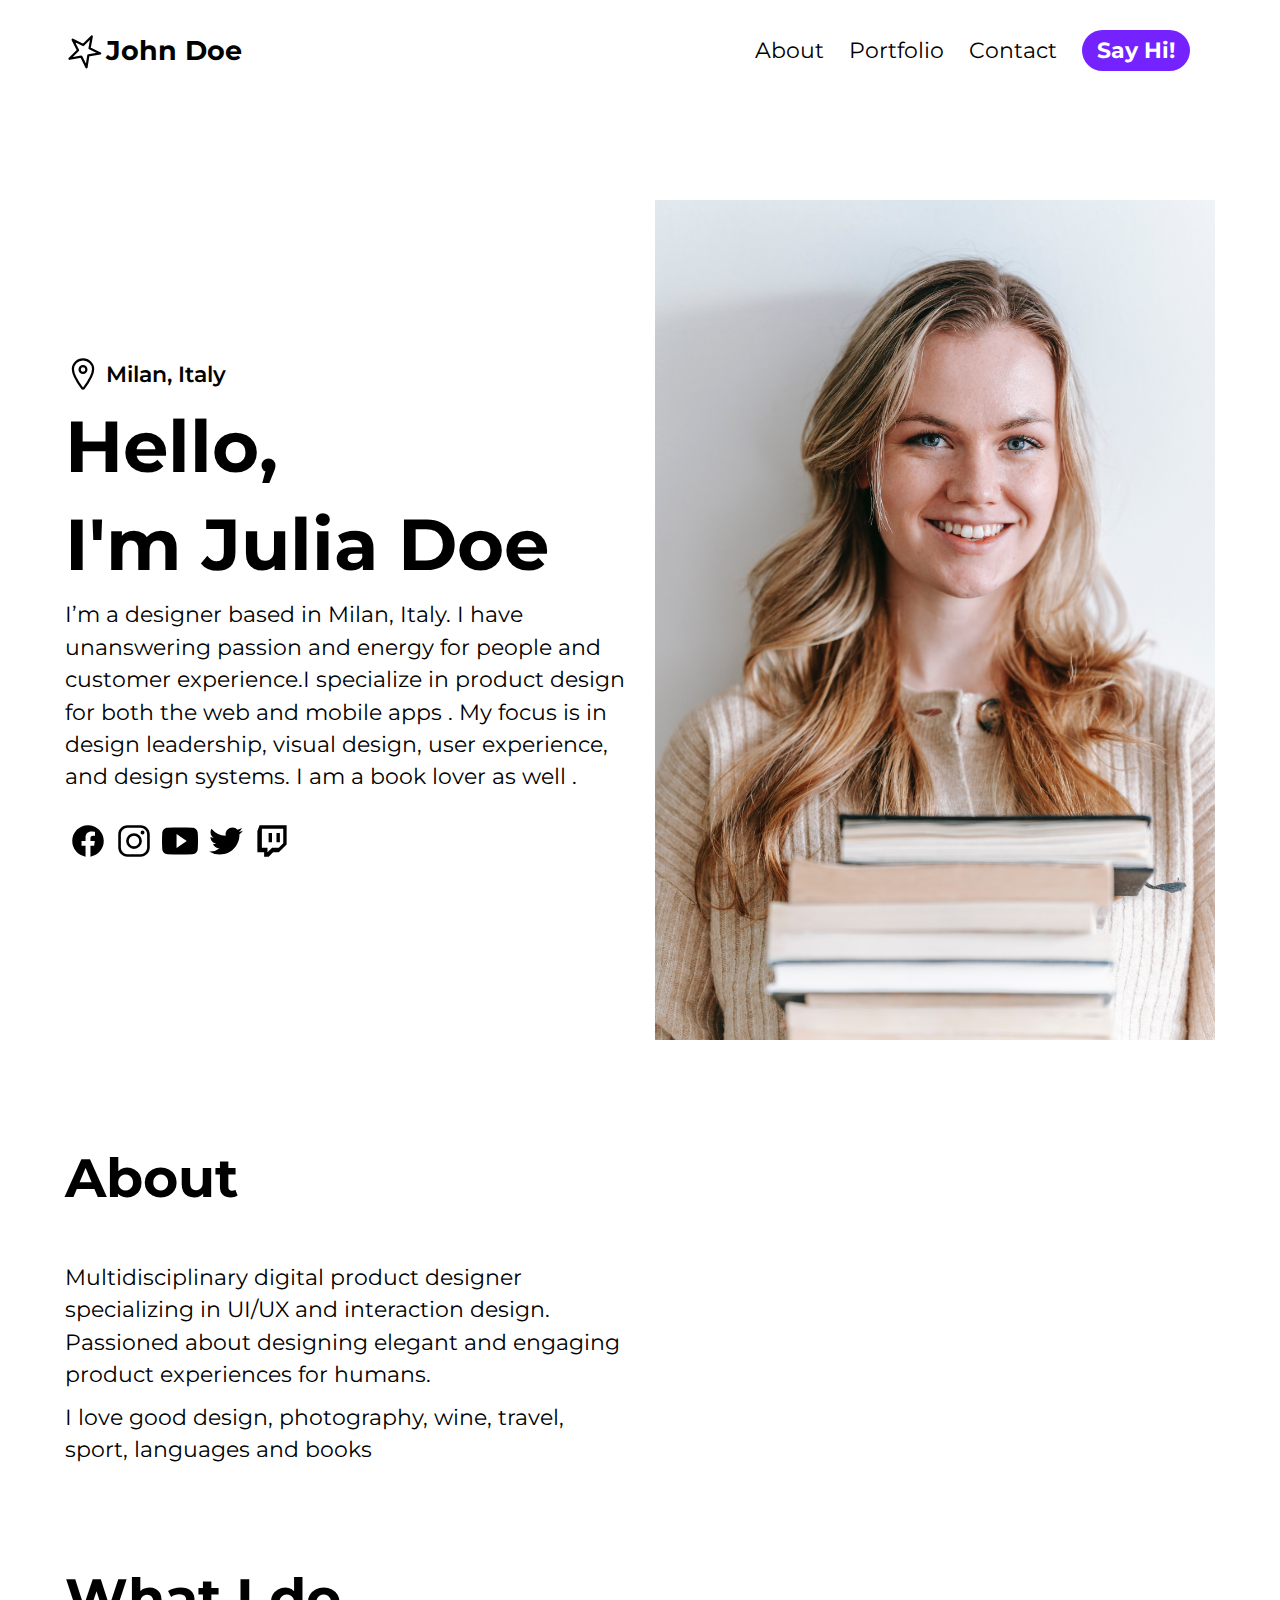
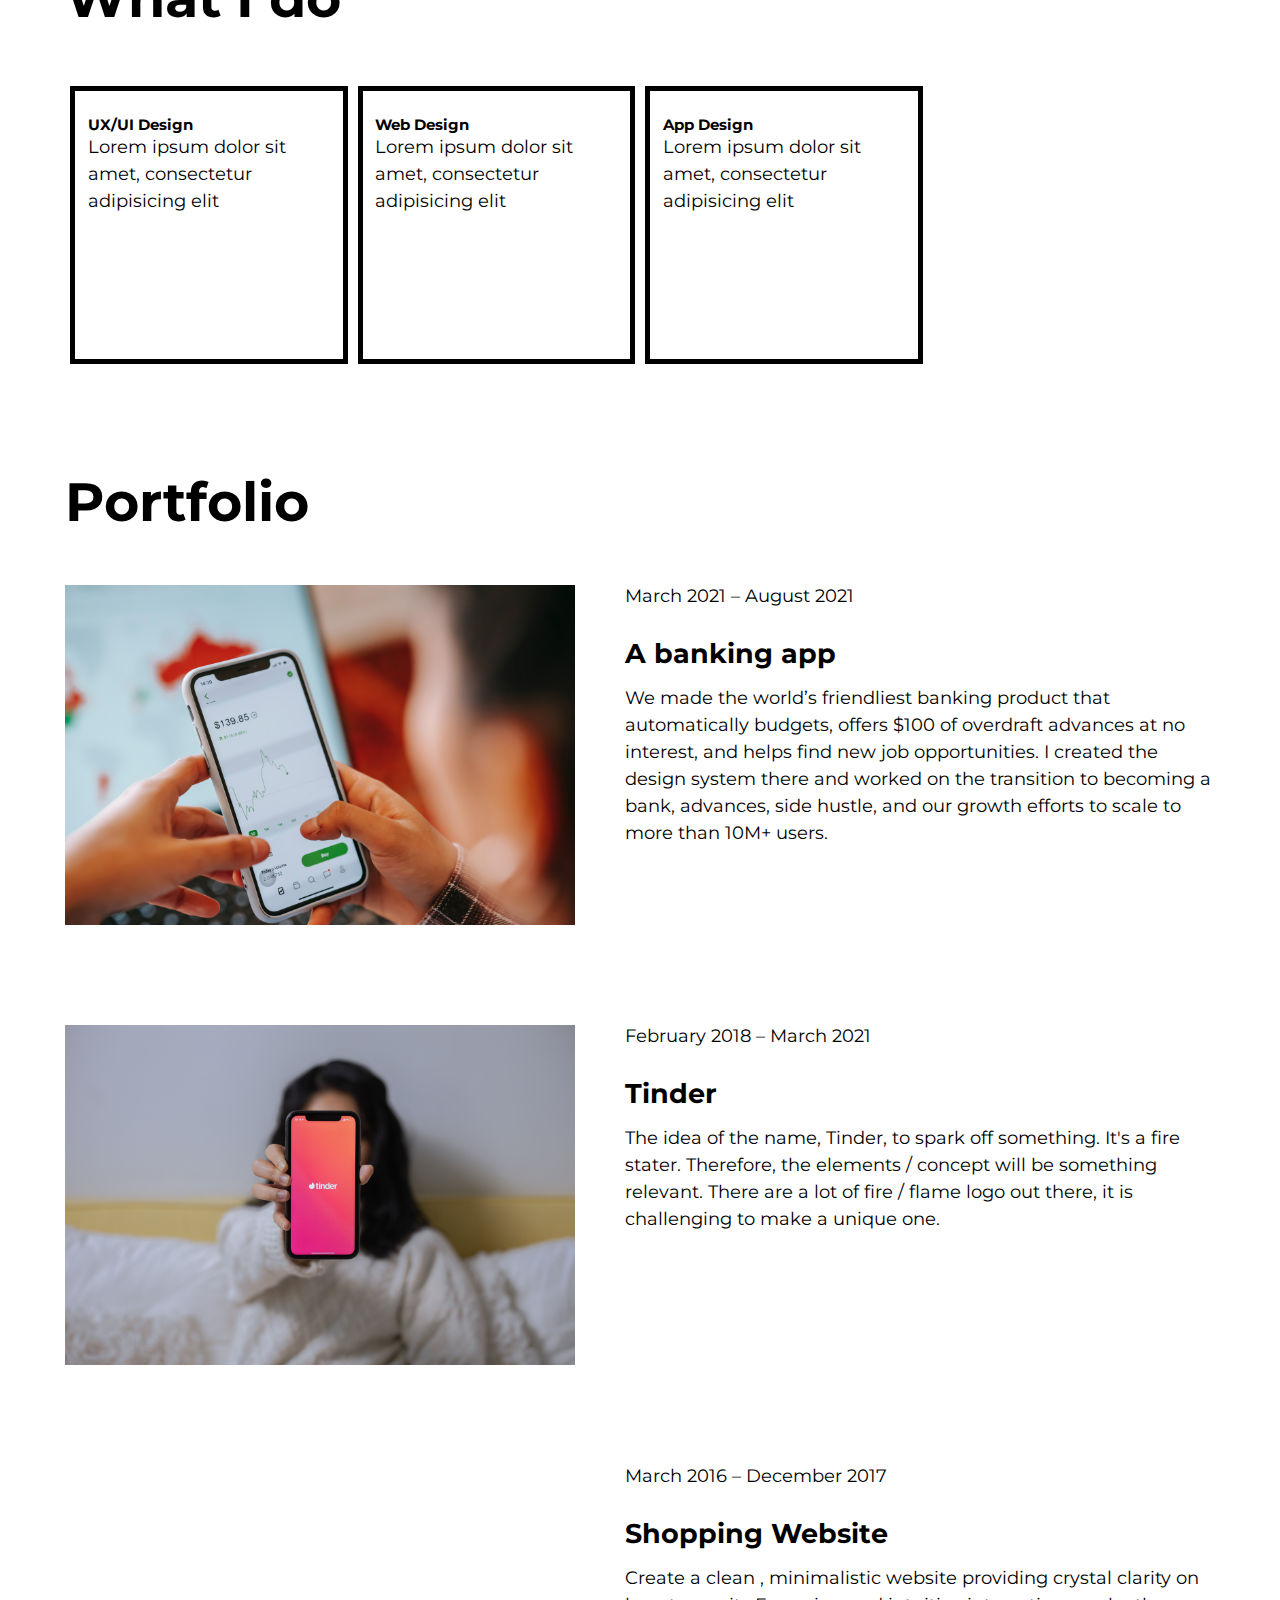
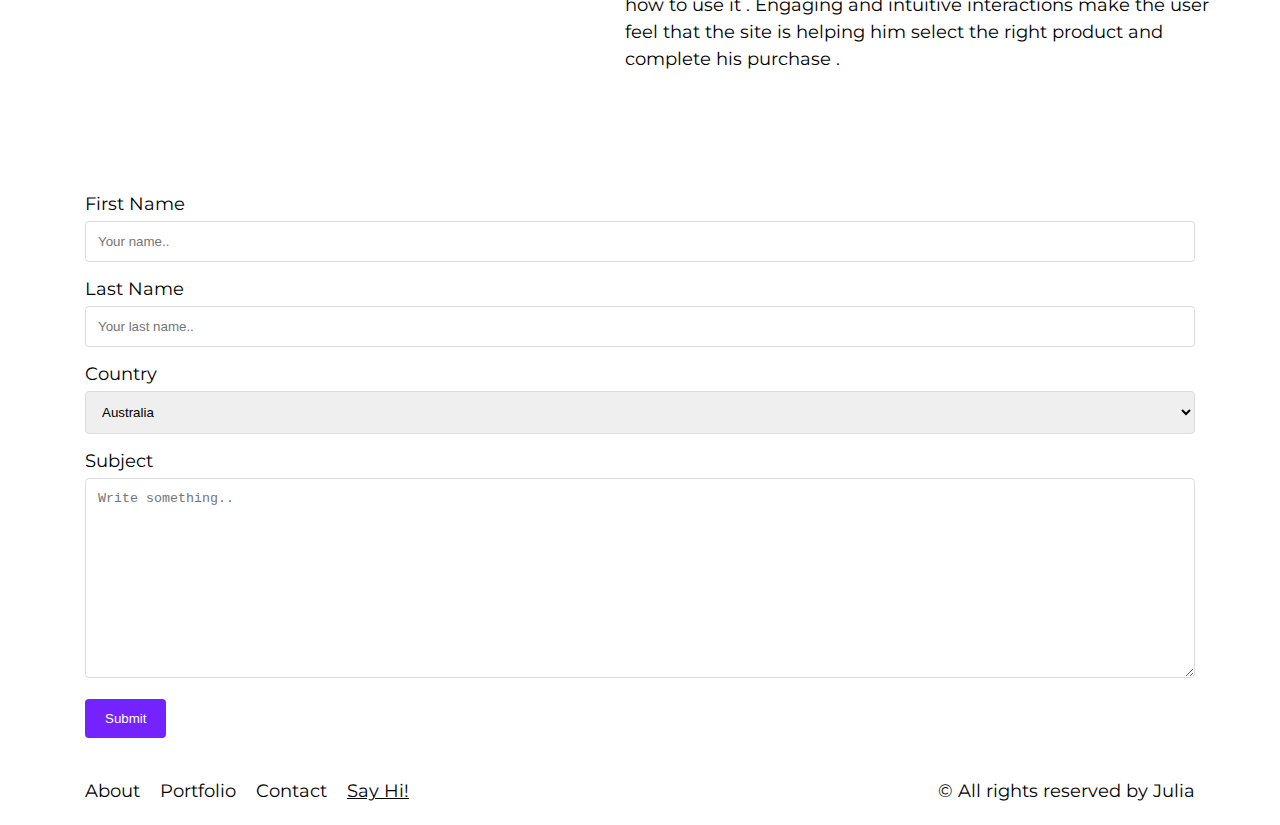
==== commit 5e959e79: "add instructions" ====
--- a/index.html
+++ b/index.html
@@ -8,23 +8,24 @@
   <meta name="keywords" content="Your page keywords. Use comma to seperate your keywords">
   <meta name="description" content="Your page description">
 
-  <title>Bosluk - ThemeForest Html Template</title>
+  <title>Bosluk - Html Template</title>
 
   <!-- Normalize Css -->
   <link rel="stylesheet" href="https://cdnjs.cloudflare.com/ajax/libs/normalize/8.0.1/normalize.min.css"
     integrity="sha512-NhSC1YmyruXifcj/KFRWoC561YpHpc5Jtzgvbuzx5VozKpWvQ+4nXhPdFgmx8xqexRcpAglTj9sIBWINXa8x5w=="
     crossorigin="anonymous" referrerpolicy="no-referrer" />
 
-  <!-- Css -->
+    <!-- Font -->
+    <link rel="preconnect" href="https://fonts.googleapis.com">
+    <link rel="preconnect" href="https://fonts.gstatic.com" crossorigin>
+    <link href="https://fonts.googleapis.com/css2?family=Montserrat:wght@100;400;600;900&display=swap" rel="stylesheet">
+  
+    <!-- Css -->
   <link rel="stylesheet" href="css/style.css" />
 
   <!-- Animate Css -->
   <link rel="stylesheet" href="https://cdnjs.cloudflare.com/ajax/libs/animate.css/4.1.1/animate.min.css" />
 
-  <!-- Font -->
-  <link rel="preconnect" href="https://fonts.googleapis.com">
-  <link rel="preconnect" href="https://fonts.gstatic.com" crossorigin>
-  <link href="https://fonts.googleapis.com/css2?family=Montserrat:wght@100;400;600;900&display=swap" rel="stylesheet">
 
 </head>
 
@@ -36,7 +37,7 @@
         <path d="M480 208H308L256 48l-52 160H32l140 96-54 160 138-100 138 100-54-160z" fill="none" stroke="currentColor"
           stroke-linejoin="round" stroke-width="32" />
       </svg>
-      <div class="name">Julia Doe</div>
+      <div class="name">John Doe</div>
     </div>
 
     <div class="nav-menu">
@@ -143,10 +144,7 @@
       <h5>UX/UI Design</h5>
       <p>Lorem ipsum dolor sit amet, consectetur adipisicing elit</p>
     </div>
-    <div class="service-item">
-      <h5>Shopify Design</h5>
-      <p>Lorem ipsum dolor sit amet, consectetur adipisicing elit</p>
-    </div>
+
     <div class="service-item">
       <h5>Web Design</h5>
       <p>Lorem ipsum dolor sit amet, consectetur adipisicing elit</p>
--- a/css/style.css
+++ b/css/style.css
@@ -31,7 +31,6 @@
   font-weight: bold;
   border-radius: 25px;
   padding: 7.5px 15px;
-  /* background-color: #9f82ff; */
   background-color: #7423ff;
 }
 
